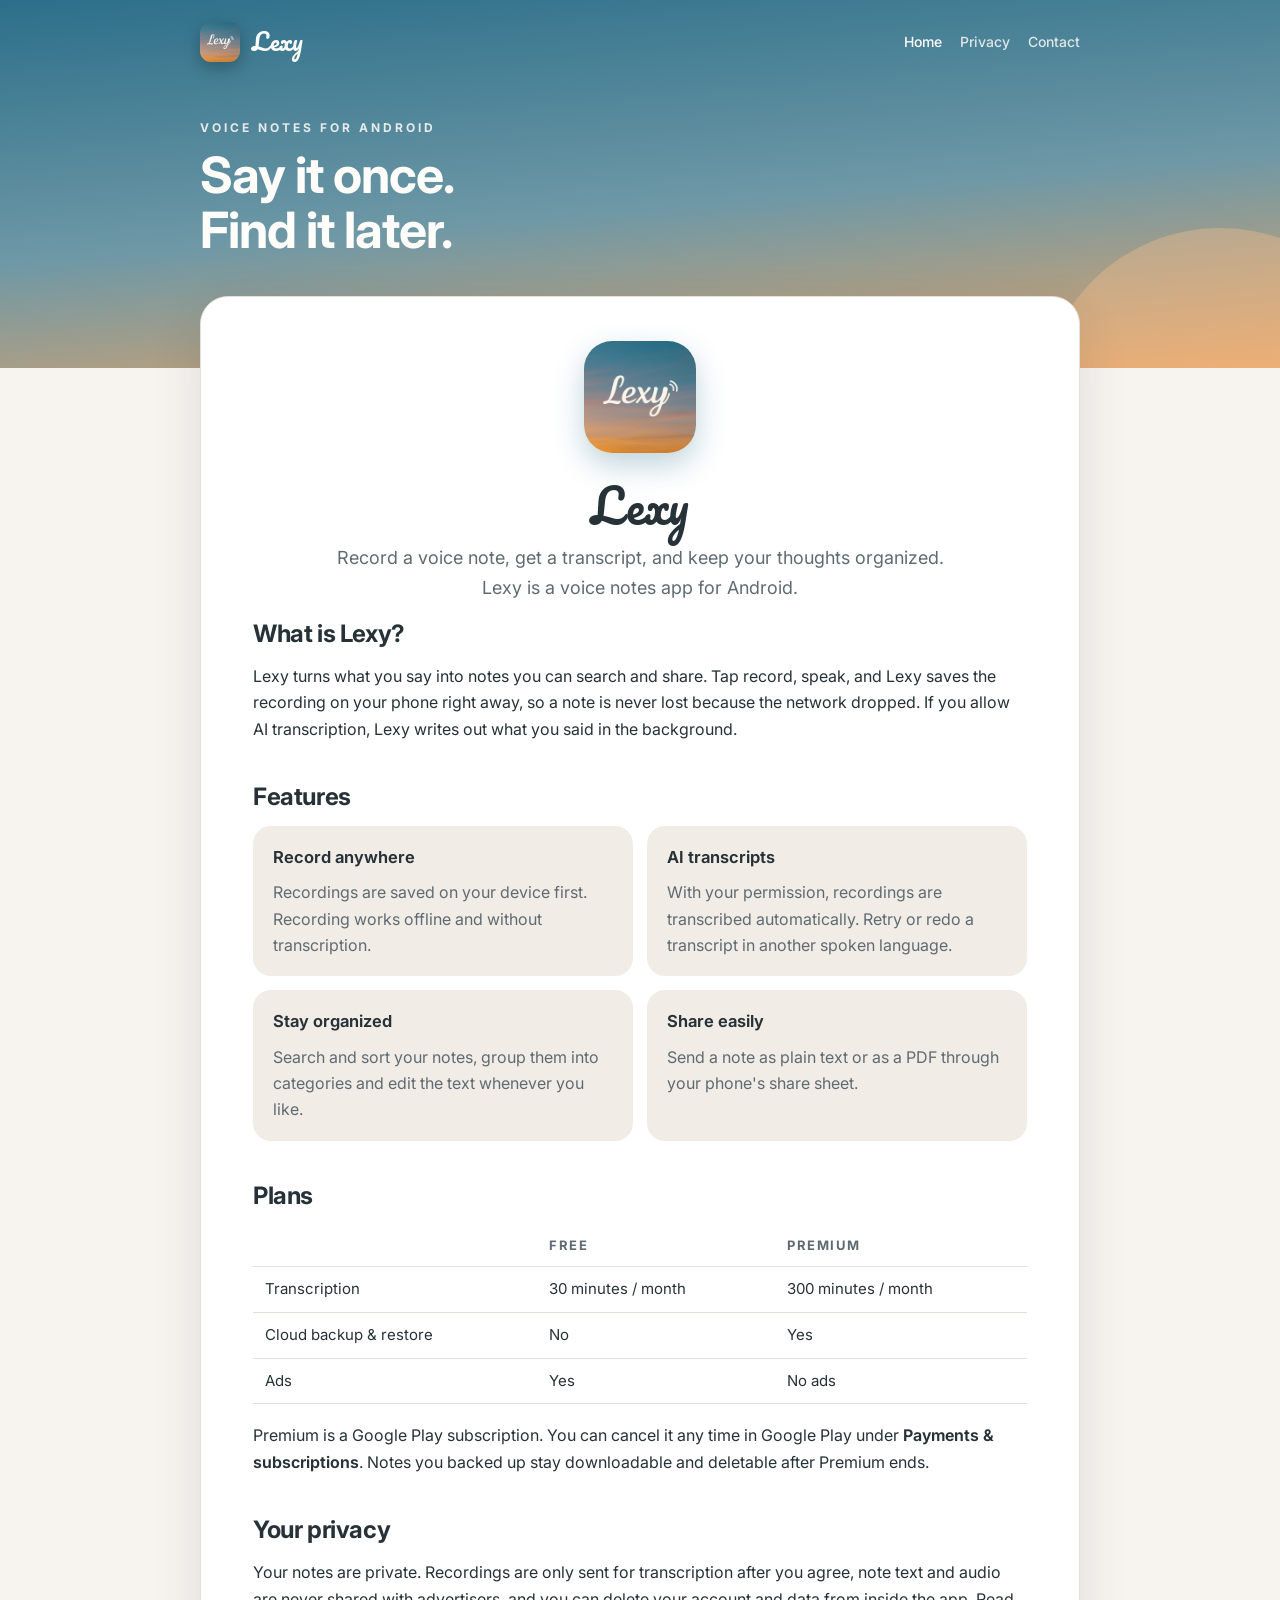
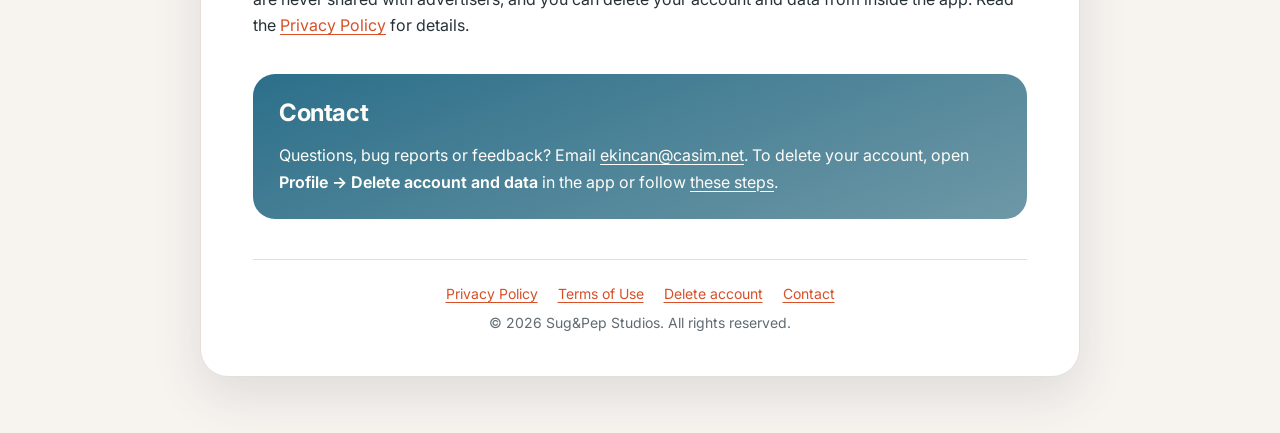
==== index.html @ c67f1160 "Add Lexy website: home, privacy policy, terms, account deletion, app-ads.txt Co-Authored-By: Claude " ====
<!DOCTYPE html>
<html lang="en">
<head>
    <meta charset="UTF-8">
    <meta name="viewport" content="width=device-width, initial-scale=1.0">
    <title>Lexy - Voice Notes with AI Transcription</title>
    <meta name="description" content="Lexy is a voice notes app for Android: record a note, get an AI transcript, and keep your notes organized and backed up.">
    <link rel="preconnect" href="https://fonts.googleapis.com">
    <link rel="preconnect" href="https://fonts.gstatic.com" crossorigin>
    <link href="https://fonts.googleapis.com/css2?family=Inter:wght@400;500;600;700&family=Pacifico&display=swap" rel="stylesheet">
    <link rel="stylesheet" href="site.css">
    <link rel="icon" type="image/png" href="icon.png">
    <meta name="theme-color" content="#2C6F8A">
</head>
<body>
    <header class="band">
        <div class="band-inner">
            <div class="brand-row">
                <a class="brand" href="index.html"><img src="icon.png" alt=""><span>Lexy</span></a>
                <nav class="top-links">
                    <a href="index.html" aria-current="page">Home</a>
                    <a href="privacy-policy.html">Privacy</a>
                    <a href="mailto:ekincan@casim.net">Contact</a>
                </nav>
            </div>
            <div class="eyebrow">Voice notes for Android</div>
            <h1>Say it once.<br>Find it later.</h1>
        </div>
    </header>

    <main class="container">
        <header class="hero">
            <img src="icon.png" alt="Lexy app icon">
            <h1>Lexy</h1>
            <p class="tagline">Record a voice note, get a transcript, and keep your thoughts organized. Lexy is a voice notes app for Android.</p>
        </header>

        <section>
            <h2>What is Lexy?</h2>
            <p>Lexy turns what you say into notes you can search and share. Tap record, speak, and Lexy saves the recording on your phone right away, so a note is never lost because the network dropped. If you allow AI transcription, Lexy writes out what you said in the background.</p>
        </section>

        <section>
            <h2>Features</h2>
            <div class="features">
                <div class="feature">
                    <h3>Record anywhere</h3>
                    <p>Recordings are saved on your device first. Recording works offline and without transcription.</p>
                </div>
                <div class="feature">
                    <h3>AI transcripts</h3>
                    <p>With your permission, recordings are transcribed automatically. Retry or redo a transcript in another spoken language.</p>
                </div>
                <div class="feature">
                    <h3>Stay organized</h3>
                    <p>Search and sort your notes, group them into categories and edit the text whenever you like.</p>
                </div>
                <div class="feature">
                    <h3>Share easily</h3>
                    <p>Send a note as plain text or as a PDF through your phone's share sheet.</p>
                </div>
            </div>
        </section>

        <section>
            <h2>Plans</h2>
            <table class="plans">
                <tr><th></th><th>Free</th><th>Premium</th></tr>
                <tr><td>Transcription</td><td>30 minutes / month</td><td>300 minutes / month</td></tr>
                <tr><td>Cloud backup &amp; restore</td><td>No</td><td>Yes</td></tr>
                <tr><td>Ads</td><td>Yes</td><td>No ads</td></tr>
            </table>
            <p>Premium is a Google Play subscription. You can cancel it any time in Google Play under <strong>Payments &amp; subscriptions</strong>. Notes you backed up stay downloadable and deletable after Premium ends.</p>
        </section>

        <section>
            <h2>Your privacy</h2>
            <p>Your notes are private. Recordings are only sent for transcription after you agree, note text and audio are never shared with advertisers, and you can delete your account and data from inside the app. Read the <a href="privacy-policy.html">Privacy Policy</a> for details.</p>
        </section>

        <section>
            <div class="contact-box">
                <h2>Contact</h2>
                <p>Questions, bug reports or feedback? Email <a href="mailto:ekincan@casim.net">ekincan@casim.net</a>. To delete your account, open <strong>Profile &rarr; Delete account and data</strong> in the app or follow <a href="delete-account.html">these steps</a>.</p>
            </div>
        </section>

        <footer class="footer">
            <p>
                <a href="privacy-policy.html">Privacy Policy</a>
                <a href="terms.html">Terms of Use</a>
                <a href="delete-account.html">Delete account</a>
                <a href="mailto:ekincan@casim.net">Contact</a>
            </p>
            <p>&copy; 2026 Sug&amp;Pep Studios. All rights reserved.</p>
        </footer>
    </main>
</body>
</html>
---- site.css ----
/* Lexy site: the app icon's dusk sky and the app's coral accent */
:root {
  --bg: #F7F4F0;
  --surface: #FFFFFF;
  --sunken: #F1ECE6;
  --text: #263238;
  --text-2: #5F6B72;
  --border: #E6DFD7;
  --heading: #263238;
  --link: #D84F28;
  --accent: #FF7043;
  --accent-tint: #FFE9DF;
  --sky-1: #2C6F8A;
  --sky-2: #6E98A6;
  --sky-3: #E3A468;
  --paper: #FFFDF9;
  --shadow: 0 18px 50px rgba(38, 50, 56, 0.12);
}

@media (prefers-color-scheme: dark) {
  :root {
    --bg: #121619;
    --surface: #1B2125;
    --sunken: #232B30;
    --text: #EEF1F2;
    --text-2: #A9B4BA;
    --border: #2C363C;
    --heading: #EEF1F2;
    --link: #FF9A76;
    --accent-tint: rgba(255, 112, 67, 0.14);
    --shadow: 0 18px 50px rgba(0, 0, 0, 0.4);
  }
}

* { margin: 0; padding: 0; box-sizing: border-box; }

html { scroll-behavior: smooth; }

body {
  font-family: 'Inter', -apple-system, BlinkMacSystemFont, 'Segoe UI', Roboto, sans-serif;
  font-size: 16px;
  line-height: 1.65;
  color: var(--text);
  background: var(--bg);
  -webkit-font-smoothing: antialiased;
}

/* ---------- Sky band ---------- */
.band {
  position: relative;
  overflow: hidden;
  background: linear-gradient(175deg, var(--sky-1) 0%, var(--sky-2) 55%, var(--sky-3) 100%);
  color: var(--paper);
  padding: 22px 20px 110px;
}
.band::after {
  content: '';
  position: absolute;
  width: 360px; height: 360px;
  right: -120px; bottom: -220px;
  border-radius: 50%;
  background: rgba(255, 196, 140, 0.35);
  pointer-events: none;
}

.band-inner { position: relative; z-index: 1; max-width: 880px; margin: 0 auto; }

.brand-row { display: flex; align-items: center; justify-content: space-between; gap: 16px; }
.brand { display: inline-flex; align-items: center; gap: 12px; color: var(--paper); text-decoration: none; }
.brand img { width: 40px; height: 40px; border-radius: 11px; box-shadow: 0 6px 16px rgba(0, 0, 0, 0.25); }
.brand span { font-family: 'Pacifico', cursive; font-size: 24px; }
.top-links { display: flex; gap: 18px; font-size: 14px; font-weight: 500; }
.top-links a { color: rgba(255, 253, 249, 0.82); text-decoration: none; }
.top-links a:hover, .top-links a[aria-current] { color: var(--paper); }

.eyebrow {
  margin-top: 56px;
  font-size: 12px;
  font-weight: 700;
  letter-spacing: 3px;
  text-transform: uppercase;
  color: rgba(255, 253, 249, 0.85);
}
.band h1 {
  margin-top: 10px;
  font-weight: 700;
  font-size: clamp(32px, 6vw, 50px);
  line-height: 1.1;
  letter-spacing: -1px;
  color: var(--paper);
}

/* ---------- Content card ---------- */
main.container {
  position: relative;
  z-index: 2;
  max-width: 880px;
  margin: -72px auto 56px;
  background: var(--surface);
  border: 1px solid var(--border);
  border-radius: 28px;
  box-shadow: var(--shadow);
  padding: 44px 52px 36px;
}

h2 {
  font-weight: 700;
  font-size: 24px;
  line-height: 1.25;
  letter-spacing: -0.4px;
  color: var(--heading);
  margin: 40px 0 14px;
  scroll-margin-top: 20px;
}
.section:first-of-type h2, section:first-of-type h2 { margin-top: 8px; }

h3 { font-size: 16.5px; font-weight: 650; margin: 26px 0 8px; scroll-margin-top: 20px; }

p { margin-bottom: 14px; }

ul, ol { margin: 0 0 16px; padding-left: 0; list-style: none; }
li { position: relative; padding-left: 22px; margin-bottom: 8px; }
li::before {
  content: '';
  position: absolute;
  left: 3px;
  top: 0.6em;
  width: 8px;
  height: 8px;
  background: var(--accent);
  border-radius: 50%;
}

strong { font-weight: 650; }

a { color: var(--link); text-decoration: underline; text-decoration-thickness: 1px; text-underline-offset: 3px; }
a:hover { text-decoration-thickness: 2px; }

/* ---------- Policy pieces ---------- */
.meta {
  display: flex;
  flex-wrap: wrap;
  gap: 8px 22px;
  font-size: 14px;
  color: var(--text-2);
  padding: 14px 18px;
  background: var(--sunken);
  border-radius: 16px;
  margin-bottom: 22px;
}

.toc { border: 1px solid var(--border); border-radius: 18px; padding: 16px 18px 12px; margin-bottom: 8px; }
.toc-title { font-size: 12px; font-weight: 700; letter-spacing: 2.5px; text-transform: uppercase; color: var(--text-2); margin-bottom: 10px; }
.toc ol { display: flex; flex-wrap: wrap; gap: 8px; margin: 0; }
.toc li { padding: 0; margin: 0; }
.toc li::before { display: none; }
.toc a {
  display: inline-block;
  font-size: 13.5px;
  font-weight: 500;
  text-decoration: none;
  color: var(--text);
  background: var(--accent-tint);
  padding: 5px 12px;
  border-radius: 999px;
}
.toc a:hover { background: var(--accent); color: #fff; }

.highlight {
  background: var(--accent-tint);
  border-left: 4px solid var(--accent);
  border-radius: 4px 16px 16px 4px;
  padding: 14px 18px;
  margin: 14px 0 18px;
}
.highlight p { margin: 0; }

.contact-box {
  background: linear-gradient(160deg, var(--sky-1), var(--sky-2));
  color: var(--paper);
  border-radius: 22px;
  padding: 24px 26px 10px;
  margin: 36px 0 8px;
}
.contact-box h2 { color: var(--paper); margin-top: 0; }
.contact-box a, .contact-box strong { color: var(--paper); }

.footer {
  margin-top: 40px;
  padding-top: 22px;
  border-top: 1px solid var(--border);
  text-align: center;
  font-size: 14px;
  color: var(--text-2);
}
.footer p { margin-bottom: 6px; }
.footer a { margin: 0 8px; }

/* ---------- Home page pieces ---------- */
.hero { text-align: center; padding-bottom: 8px; }
.hero img { width: 112px; height: 112px; border-radius: 28px; box-shadow: 0 12px 30px rgba(44, 111, 138, 0.3); margin-bottom: 18px; }
.hero h1 { font-family: 'Pacifico', cursive; font-weight: 400; font-size: 46px; color: var(--heading); line-height: 1.2; margin-bottom: 10px; }
.tagline { font-size: 18px; color: var(--text-2); max-width: 620px; margin: 0 auto; }

.features { display: grid; grid-template-columns: repeat(auto-fit, minmax(300px, 1fr)); gap: 14px; }
.feature { background: var(--sunken); border-radius: 18px; padding: 18px 20px; }
.feature h3 { margin-top: 0; }
.feature p { margin-bottom: 0; color: var(--text-2); }

table.plans { width: 100%; border-collapse: collapse; margin: 6px 0 18px; font-size: 15px; }
.plans th, .plans td { text-align: left; padding: 10px 12px; border-bottom: 1px solid var(--border); }
.plans th { font-size: 13px; text-transform: uppercase; letter-spacing: 1.5px; color: var(--text-2); }

/* Numbered steps (account deletion) */
ol.steps { counter-reset: step; }
ol.steps li { padding-left: 36px; margin-bottom: 12px; }
ol.steps li::before {
  content: counter(step);
  counter-increment: step;
  top: 0.1em;
  left: 0;
  width: 24px;
  height: 24px;
  border-radius: 50%;
  background: var(--accent-tint);
  color: var(--link);
  font-size: 12.5px;
  font-weight: 700;
  display: flex;
  align-items: center;
  justify-content: center;
}

@media (max-width: 720px) {
  .band { padding-bottom: 96px; }
  .top-links { gap: 14px; }
  main.container { margin: -64px 12px 40px; padding: 28px 20px 26px; border-radius: 24px; }
  h2 { font-size: 21px; }
  .hero h1 { font-size: 38px; }
}

@media print {
  .band, .toc, .top-links { display: none; }
  main.container { margin: 0; box-shadow: none; border: none; }
}
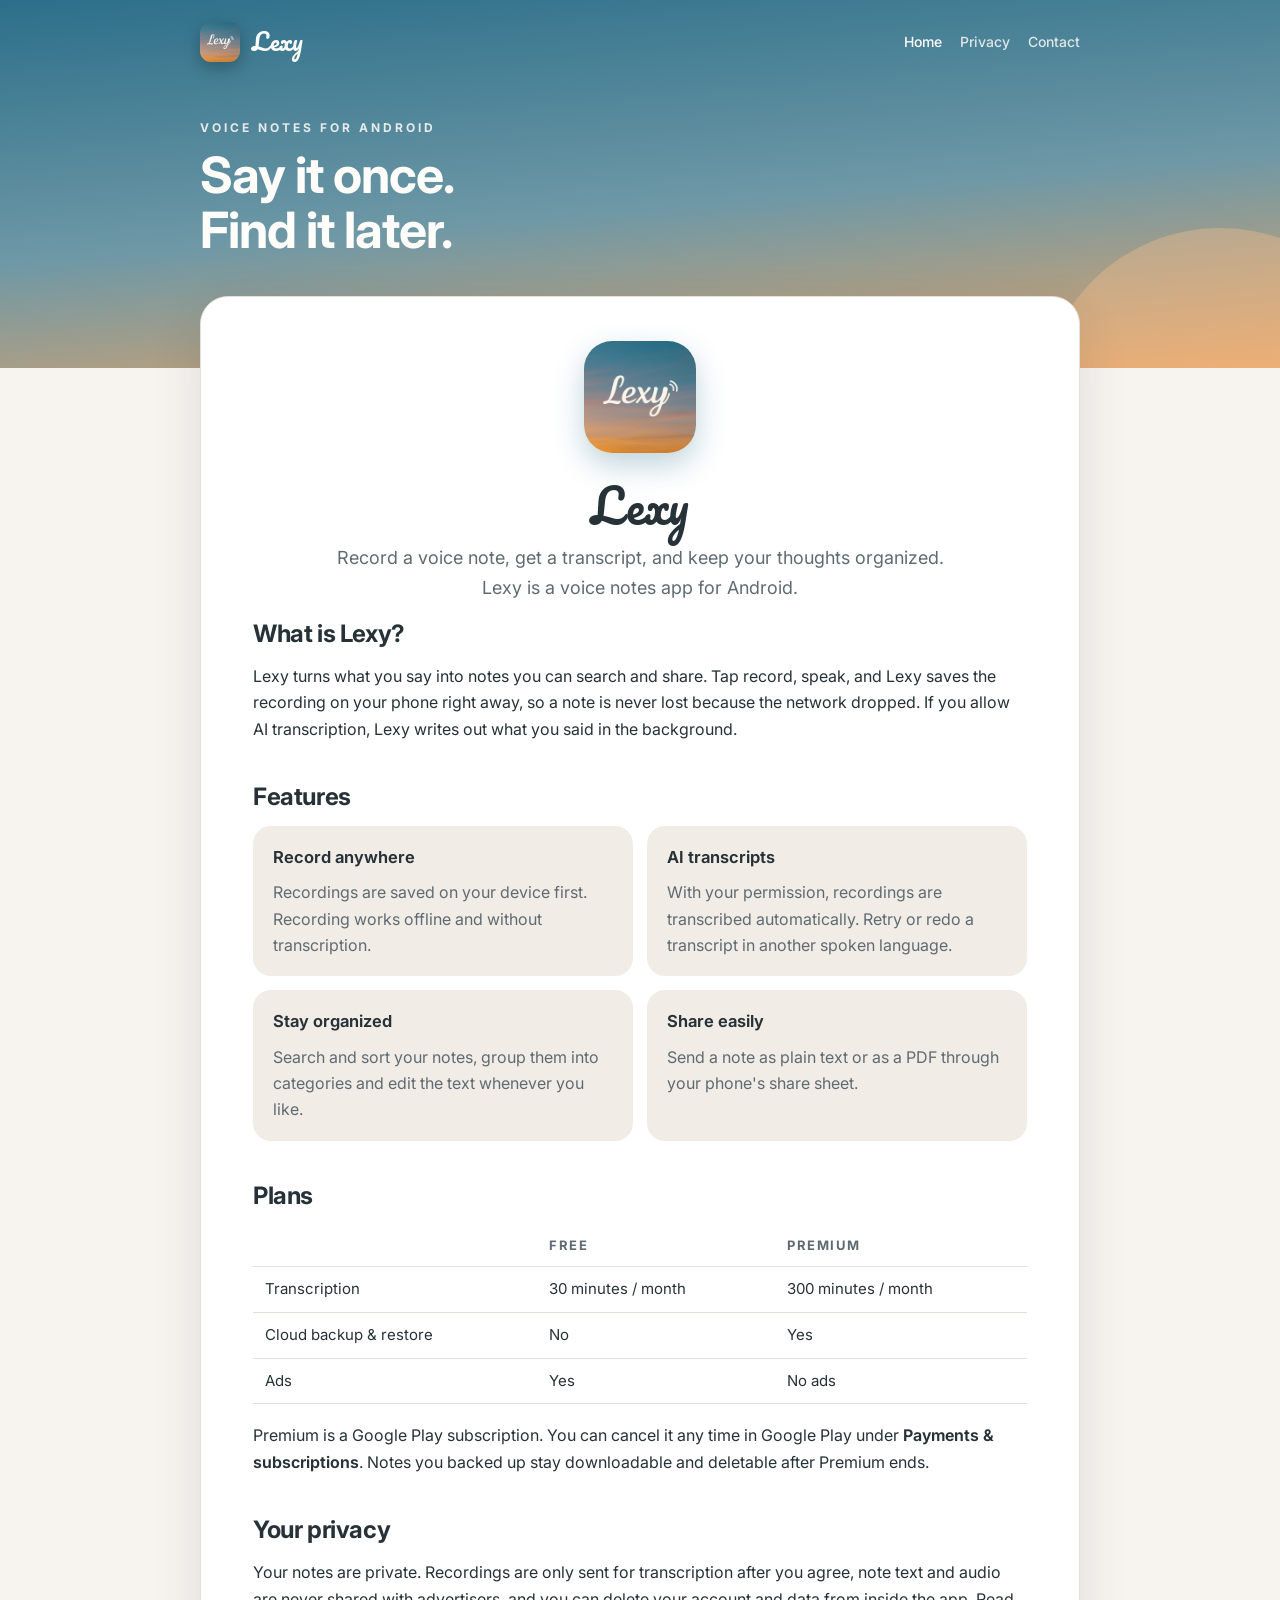
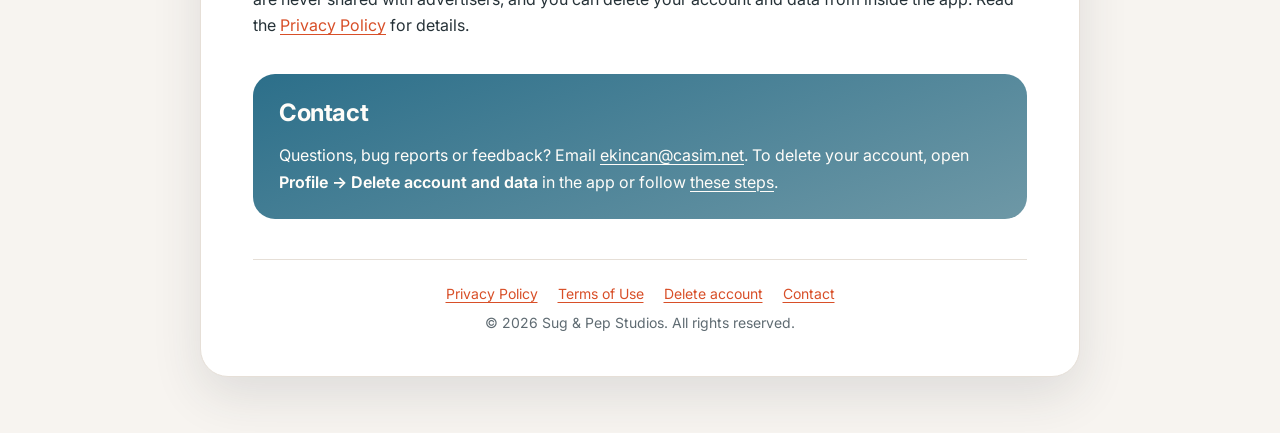
==== commit ab1d5dba: "Name the Play listing app and developer on the deletion page Google Play rejected the Data safety de" ====
--- a/index.html
+++ b/index.html
@@ -92,7 +92,7 @@
                 <a href="delete-account.html">Delete account</a>
                 <a href="mailto:ekincan@casim.net">Contact</a>
             </p>
-            <p>&copy; 2026 Sug&amp;Pep Studios. All rights reserved.</p>
+            <p>&copy; 2026 Sug &amp; Pep Studios. All rights reserved.</p>
         </footer>
     </main>
 </body>
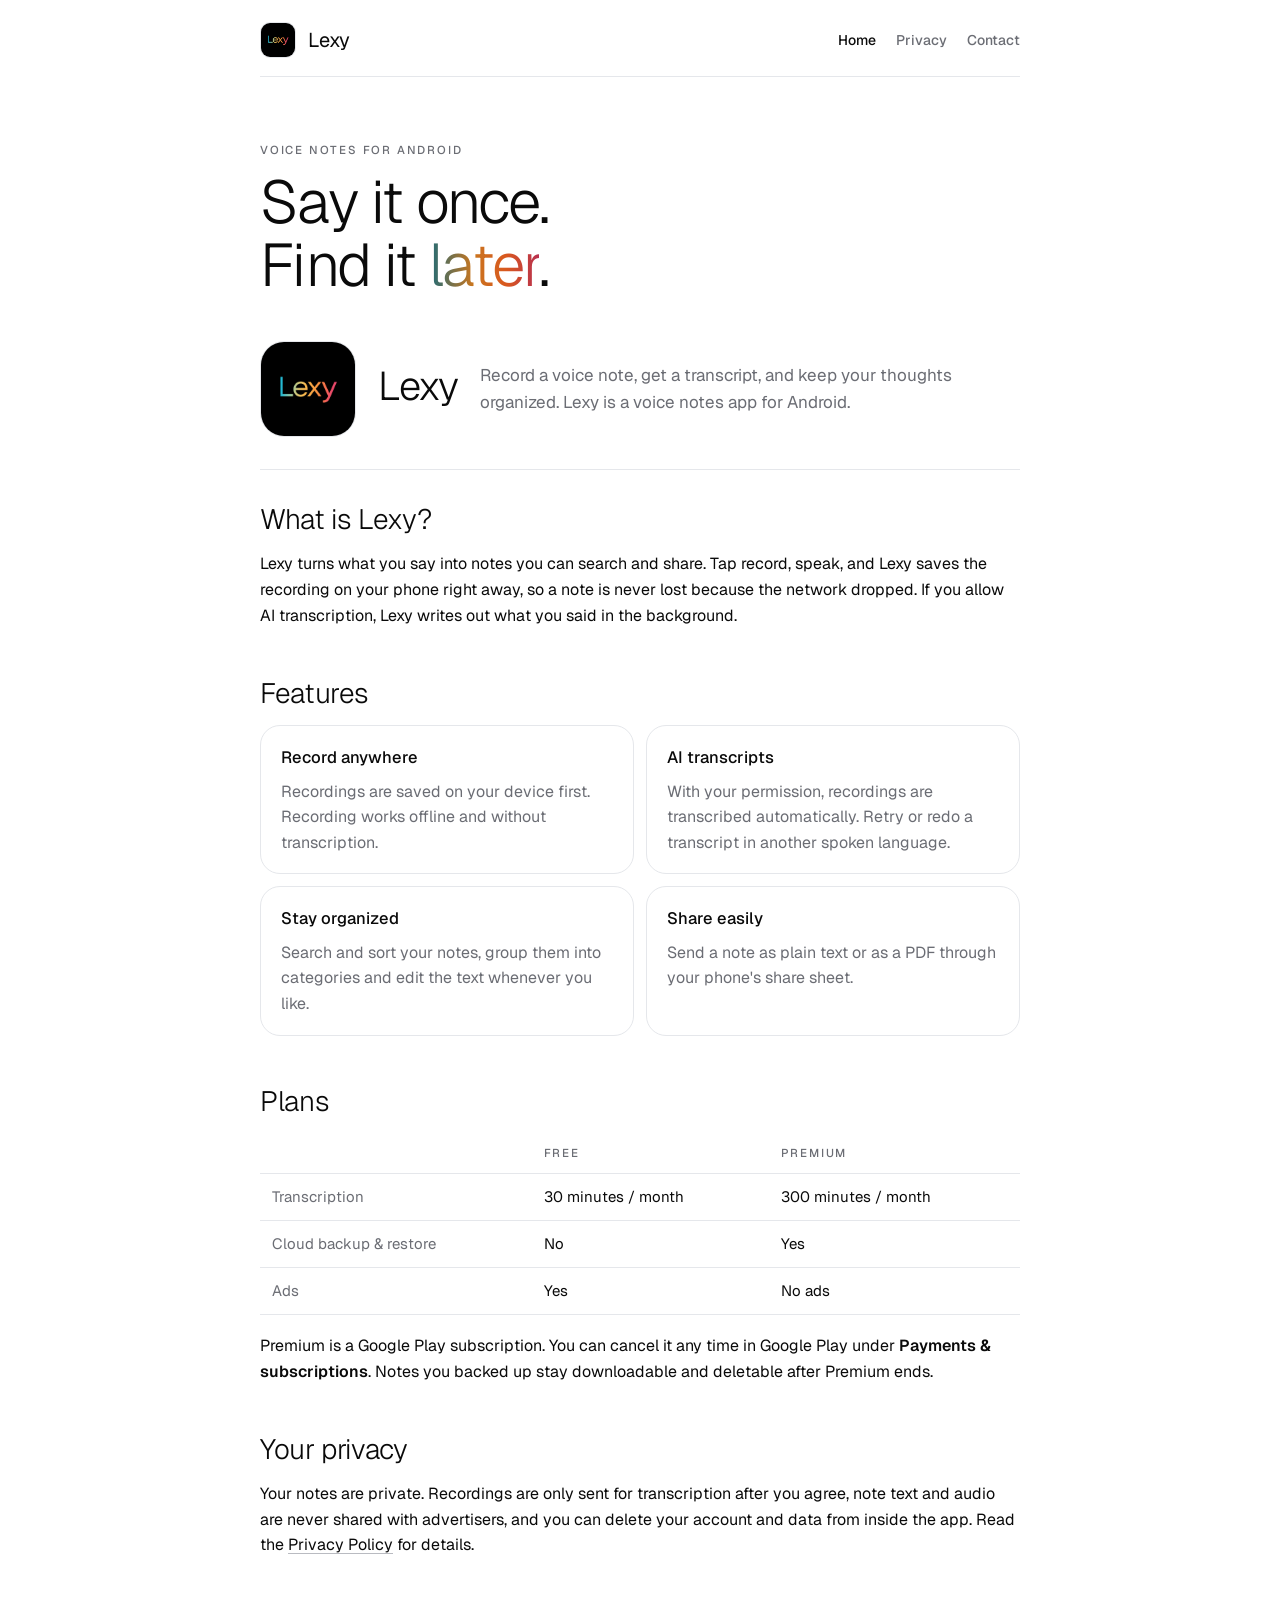
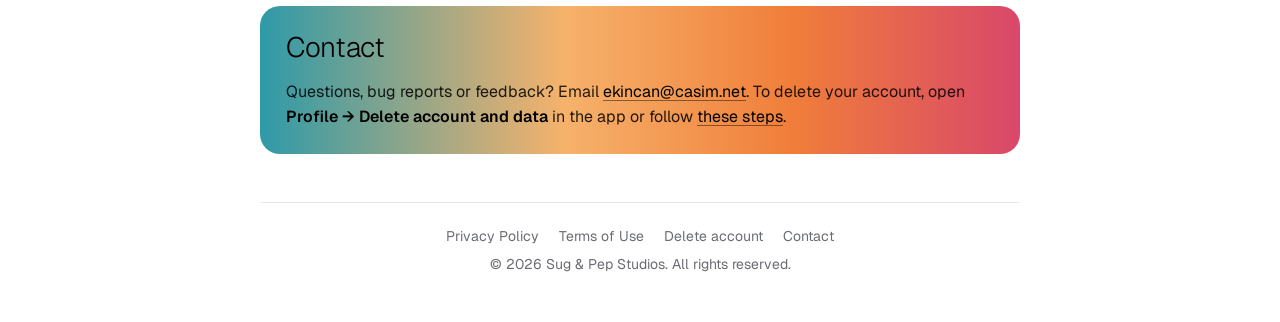
==== commit ba2adbcb: "Restyle the site with Lexy's eclipse theme Match the app's refreshed look: flat white or black pages" ====
--- a/index.html
+++ b/index.html
@@ -7,10 +7,11 @@
     <meta name="description" content="Lexy is a voice notes app for Android: record a note, get an AI transcript, and keep your notes organized and backed up.">
     <link rel="preconnect" href="https://fonts.googleapis.com">
     <link rel="preconnect" href="https://fonts.gstatic.com" crossorigin>
-    <link href="https://fonts.googleapis.com/css2?family=Inter:wght@400;500;600;700&family=Pacifico&display=swap" rel="stylesheet">
+    <link href="https://fonts.googleapis.com/css2?family=Geist:wght@200..700&display=swap" rel="stylesheet">
     <link rel="stylesheet" href="site.css">
     <link rel="icon" type="image/png" href="icon.png">
-    <meta name="theme-color" content="#2C6F8A">
+    <meta name="theme-color" content="#FFFFFF" media="(prefers-color-scheme: light)">
+    <meta name="theme-color" content="#000000" media="(prefers-color-scheme: dark)">
 </head>
 <body>
     <header class="band">
@@ -24,7 +25,7 @@
                 </nav>
             </div>
             <div class="eyebrow">Voice notes for Android</div>
-            <h1>Say it once.<br>Find it later.</h1>
+            <h1>Say it once.<br>Find it <span class="spectrum">later</span>.</h1>
         </div>
     </header>
 
--- a/site.css
+++ b/site.css
@@ -1,120 +1,127 @@
-/* Lexy site: the app icon's dusk sky and the app's coral accent */
+/* Lexy site: the app's eclipse theme. Flat black (or white) pages, thin
+   Geist type and hairlines, no shadows, and one spectrum (teal sky into
+   amber, orange and rose) used only as an accent word or the closing
+   band. Colors mirror lib/shared/theme/app_theme.dart in the app. */
 :root {
-  --bg: #F7F4F0;
-  --surface: #FFFFFF;
-  --sunken: #F1ECE6;
-  --text: #263238;
-  --text-2: #5F6B72;
-  --border: #E6DFD7;
-  --heading: #263238;
-  --link: #D84F28;
-  --accent: #FF7043;
-  --accent-tint: #FFE9DF;
-  --sky-1: #2C6F8A;
-  --sky-2: #6E98A6;
-  --sky-3: #E3A468;
-  --paper: #FFFDF9;
-  --shadow: 0 18px 50px rgba(38, 50, 56, 0.12);
+  color-scheme: light dark;
+  --page: #FFFFFF;
+  --text: #0A0A0A;
+  --text-2: #6B6D74;
+  --hairline: #E5E7EB;
+  --outline: #B9BBC1;
+  --faint: rgba(0, 0, 0, 0.04);
+  /* The sunset, deep enough to read on white */
+  --teal: #1E6B78;
+  --amber: #C9761F;
+  --sunset: #D9581E;
+  --rose: #B8304F;
 }
 
 @media (prefers-color-scheme: dark) {
   :root {
-    --bg: #121619;
-    --surface: #1B2125;
-    --sunken: #232B30;
-    --text: #EEF1F2;
-    --text-2: #A9B4BA;
-    --border: #2C363C;
-    --heading: #EEF1F2;
-    --link: #FF9A76;
-    --accent-tint: rgba(255, 112, 67, 0.14);
-    --shadow: 0 18px 50px rgba(0, 0, 0, 0.4);
+    --page: #000000;
+    --text: #FFFFFF;
+    --text-2: #9B9CA2;
+    --hairline: #26262A;
+    --outline: #4D4D4D;
+    --faint: rgba(255, 255, 255, 0.08);
+    --teal: #2E9AA8;
+    --amber: #F6B26B;
+    --sunset: #F07E3A;
+    --rose: #D9476A;
   }
 }
 
+:root {
+  --spectrum: linear-gradient(90deg, var(--teal) 0%, var(--amber) 40%, var(--sunset) 70%, var(--rose) 100%);
+  /* The closing band always uses the bright sunset under black text */
+  --deep-field: linear-gradient(90deg, #2E9AA8 0%, #F6B26B 40%, #F07E3A 70%, #D9476A 100%);
+}
+
 * { margin: 0; padding: 0; box-sizing: border-box; }
 
 html { scroll-behavior: smooth; }
 
 body {
-  font-family: 'Inter', -apple-system, BlinkMacSystemFont, 'Segoe UI', Roboto, sans-serif;
+  font-family: 'Geist', -apple-system, BlinkMacSystemFont, 'Segoe UI', Roboto, sans-serif;
   font-size: 16px;
-  line-height: 1.65;
-  color: var(--text);
-  background: var(--bg);
+  font-weight: 400;
+  line-height: 1.6;
+  color: var(--text);
+  background: var(--page);
   -webkit-font-smoothing: antialiased;
 }
 
-/* ---------- Sky band ---------- */
-.band {
-  position: relative;
-  overflow: hidden;
-  background: linear-gradient(175deg, var(--sky-1) 0%, var(--sky-2) 55%, var(--sky-3) 100%);
-  color: var(--paper);
-  padding: 22px 20px 110px;
-}
-.band::after {
-  content: '';
-  position: absolute;
-  width: 360px; height: 360px;
-  right: -120px; bottom: -220px;
-  border-radius: 50%;
-  background: rgba(255, 196, 140, 0.35);
-  pointer-events: none;
-}
-
-.band-inner { position: relative; z-index: 1; max-width: 880px; margin: 0 auto; }
-
-.brand-row { display: flex; align-items: center; justify-content: space-between; gap: 16px; }
-.brand { display: inline-flex; align-items: center; gap: 12px; color: var(--paper); text-decoration: none; }
-.brand img { width: 40px; height: 40px; border-radius: 11px; box-shadow: 0 6px 16px rgba(0, 0, 0, 0.25); }
-.brand span { font-family: 'Pacifico', cursive; font-size: 24px; }
-.top-links { display: flex; gap: 18px; font-size: 14px; font-weight: 500; }
-.top-links a { color: rgba(255, 253, 249, 0.82); text-decoration: none; }
-.top-links a:hover, .top-links a[aria-current] { color: var(--paper); }
+/* One accent word per page, filled with the spectrum */
+.spectrum {
+  background: var(--spectrum);
+  -webkit-background-clip: text;
+  background-clip: text;
+  color: transparent;
+}
+
+/* ---------- Header ---------- */
+.band { padding: 22px 20px 0; }
+
+.band-inner { max-width: 760px; margin: 0 auto; }
+
+.brand-row {
+  display: flex;
+  align-items: center;
+  justify-content: space-between;
+  gap: 16px;
+  padding-bottom: 18px;
+  border-bottom: 1px solid var(--hairline);
+}
+.brand { display: inline-flex; align-items: center; gap: 12px; color: var(--text); text-decoration: none; }
+.brand img { width: 36px; height: 36px; border-radius: 10px; border: 1px solid var(--hairline); }
+.brand span { font-size: 20px; font-weight: 400; letter-spacing: -0.2px; }
+.top-links { display: flex; gap: 20px; font-size: 14px; font-weight: 500; }
+.top-links a { color: var(--text-2); text-decoration: none; }
+.top-links a:hover, .top-links a[aria-current] { color: var(--text); }
 
 .eyebrow {
-  margin-top: 56px;
-  font-size: 12px;
-  font-weight: 700;
-  letter-spacing: 3px;
+  margin-top: 64px;
+  font-size: 11.5px;
+  font-weight: 500;
+  letter-spacing: 1.8px;
   text-transform: uppercase;
-  color: rgba(255, 253, 249, 0.85);
+  color: var(--text-2);
 }
 .band h1 {
-  margin-top: 10px;
-  font-weight: 700;
-  font-size: clamp(32px, 6vw, 50px);
-  line-height: 1.1;
-  letter-spacing: -1px;
-  color: var(--paper);
-}
-
-/* ---------- Content card ---------- */
+  margin-top: 12px;
+  font-weight: 300;
+  font-size: clamp(36px, 7vw, 60px);
+  line-height: 1.05;
+  letter-spacing: -0.027em;
+  color: var(--text);
+}
+
+/* ---------- Content ---------- */
 main.container {
-  position: relative;
-  z-index: 2;
-  max-width: 880px;
-  margin: -72px auto 56px;
-  background: var(--surface);
-  border: 1px solid var(--border);
-  border-radius: 28px;
-  box-shadow: var(--shadow);
-  padding: 44px 52px 36px;
+  max-width: 800px; /* 760px of content, aligned with the header */
+  margin: 0 auto;
+  padding: 44px 20px 40px;
 }
 
 h2 {
-  font-weight: 700;
-  font-size: 24px;
+  font-weight: 300;
+  font-size: 28px;
   line-height: 1.25;
-  letter-spacing: -0.4px;
-  color: var(--heading);
-  margin: 40px 0 14px;
+  letter-spacing: -0.013em;
+  color: var(--text);
+  margin: 48px 0 14px;
   scroll-margin-top: 20px;
 }
 .section:first-of-type h2, section:first-of-type h2 { margin-top: 8px; }
 
-h3 { font-size: 16.5px; font-weight: 650; margin: 26px 0 8px; scroll-margin-top: 20px; }
+h3 {
+  font-size: 16.5px;
+  font-weight: 500;
+  color: var(--text);
+  margin: 26px 0 8px;
+  scroll-margin-top: 20px;
+}
 
 p { margin-bottom: 14px; }
 
@@ -123,18 +130,34 @@
 li::before {
   content: '';
   position: absolute;
-  left: 3px;
-  top: 0.6em;
-  width: 8px;
-  height: 8px;
-  background: var(--accent);
+  left: 4px;
+  top: 0.64em;
+  width: 6px;
+  height: 6px;
   border-radius: 50%;
-}
-
-strong { font-weight: 650; }
-
-a { color: var(--link); text-decoration: underline; text-decoration-thickness: 1px; text-underline-offset: 3px; }
-a:hover { text-decoration-thickness: 2px; }
+  background: var(--text-2);
+}
+
+strong { font-weight: 600; color: var(--text); }
+
+code {
+  font-family: ui-monospace, SFMono-Regular, Menlo, Consolas, monospace;
+  font-size: 0.9em;
+  padding: 1px 6px;
+  border: 1px solid var(--hairline);
+  border-radius: 6px;
+}
+
+a {
+  color: var(--text);
+  text-decoration: underline;
+  text-decoration-color: var(--outline);
+  text-decoration-thickness: 1px;
+  text-underline-offset: 3px;
+}
+a:hover { text-decoration-color: var(--text); }
+
+hr { border: none; border-top: 1px solid var(--hairline); margin: 36px 0; }
 
 /* ---------- Policy pieces ---------- */
 .meta {
@@ -143,14 +166,15 @@
   gap: 8px 22px;
   font-size: 14px;
   color: var(--text-2);
-  padding: 14px 18px;
-  background: var(--sunken);
-  border-radius: 16px;
+  padding: 12px 18px;
+  border: 1px solid var(--hairline);
+  border-radius: 14px;
   margin-bottom: 22px;
 }
-
-.toc { border: 1px solid var(--border); border-radius: 18px; padding: 16px 18px 12px; margin-bottom: 8px; }
-.toc-title { font-size: 12px; font-weight: 700; letter-spacing: 2.5px; text-transform: uppercase; color: var(--text-2); margin-bottom: 10px; }
+.meta strong { color: var(--text-2); font-weight: 500; }
+
+.toc { border: 1px solid var(--hairline); border-radius: 20px; padding: 16px 18px 14px; margin-bottom: 8px; }
+.toc-title { font-size: 11.5px; font-weight: 500; letter-spacing: 1.8px; text-transform: uppercase; color: var(--text-2); margin-bottom: 12px; }
 .toc ol { display: flex; flex-wrap: wrap; gap: 8px; margin: 0; }
 .toc li { padding: 0; margin: 0; }
 .toc li::before { display: none; }
@@ -160,86 +184,110 @@
   font-weight: 500;
   text-decoration: none;
   color: var(--text);
-  background: var(--accent-tint);
-  padding: 5px 12px;
+  border: 1px solid var(--hairline);
+  padding: 5px 13px;
   border-radius: 999px;
 }
-.toc a:hover { background: var(--accent); color: #fff; }
+.toc a:hover { background: var(--faint); border-color: var(--outline); }
 
 .highlight {
-  background: var(--accent-tint);
-  border-left: 4px solid var(--accent);
-  border-radius: 4px 16px 16px 4px;
-  padding: 14px 18px;
+  position: relative;
+  border: 1px solid var(--hairline);
+  border-radius: 14px;
+  padding: 14px 18px 14px 22px;
   margin: 14px 0 18px;
+  overflow: hidden;
+}
+.highlight::before {
+  content: '';
+  position: absolute;
+  left: 0; top: 0; bottom: 0;
+  width: 3px;
+  background: linear-gradient(180deg, var(--teal), var(--amber) 40%, var(--sunset) 70%, var(--rose));
 }
 .highlight p { margin: 0; }
 
+/* The closing band: the page's horizon */
 .contact-box {
-  background: linear-gradient(160deg, var(--sky-1), var(--sky-2));
-  color: var(--paper);
-  border-radius: 22px;
+  background: var(--deep-field);
+  color: rgba(0, 0, 0, 0.86);
+  border-radius: 20px;
   padding: 24px 26px 10px;
-  margin: 36px 0 8px;
-}
-.contact-box h2 { color: var(--paper); margin-top: 0; }
-.contact-box a, .contact-box strong { color: var(--paper); }
+  margin: 48px 0 8px;
+}
+.contact-box h2 { color: #000; margin-top: 0; }
+.contact-box strong { color: #000; }
+.contact-box a { color: #000; text-decoration-color: rgba(0, 0, 0, 0.45); }
+.contact-box a:hover { text-decoration-color: #000; }
 
 .footer {
-  margin-top: 40px;
+  margin-top: 48px;
   padding-top: 22px;
-  border-top: 1px solid var(--border);
+  border-top: 1px solid var(--hairline);
   text-align: center;
   font-size: 14px;
   color: var(--text-2);
 }
 .footer p { margin-bottom: 6px; }
-.footer a { margin: 0 8px; }
+.footer a { margin: 0 8px; color: var(--text-2); text-decoration: none; }
+.footer a:hover { color: var(--text); }
 
 /* ---------- Home page pieces ---------- */
-.hero { text-align: center; padding-bottom: 8px; }
-.hero img { width: 112px; height: 112px; border-radius: 28px; box-shadow: 0 12px 30px rgba(44, 111, 138, 0.3); margin-bottom: 18px; }
-.hero h1 { font-family: 'Pacifico', cursive; font-weight: 400; font-size: 46px; color: var(--heading); line-height: 1.2; margin-bottom: 10px; }
-.tagline { font-size: 18px; color: var(--text-2); max-width: 620px; margin: 0 auto; }
-
-.features { display: grid; grid-template-columns: repeat(auto-fit, minmax(300px, 1fr)); gap: 14px; }
-.feature { background: var(--sunken); border-radius: 18px; padding: 18px 20px; }
+.hero { display: flex; align-items: center; gap: 22px; padding-bottom: 32px; margin-bottom: 32px; border-bottom: 1px solid var(--hairline); }
+.hero img { flex: none; width: 96px; height: 96px; border-radius: 24px; border: 1px solid var(--hairline); }
+.hero h1 { font-weight: 300; font-size: 40px; letter-spacing: -0.027em; color: var(--text); line-height: 1.1; margin-bottom: 6px; }
+.tagline { font-size: 17px; color: var(--text-2); max-width: 560px; margin: 0; }
+
+.features { display: grid; grid-template-columns: repeat(auto-fit, minmax(280px, 1fr)); gap: 12px; }
+.feature { border: 1px solid var(--hairline); border-radius: 20px; padding: 18px 20px; }
 .feature h3 { margin-top: 0; }
 .feature p { margin-bottom: 0; color: var(--text-2); }
 
 table.plans { width: 100%; border-collapse: collapse; margin: 6px 0 18px; font-size: 15px; }
-.plans th, .plans td { text-align: left; padding: 10px 12px; border-bottom: 1px solid var(--border); }
-.plans th { font-size: 13px; text-transform: uppercase; letter-spacing: 1.5px; color: var(--text-2); }
+.plans th, .plans td { text-align: left; padding: 11px 12px; border-bottom: 1px solid var(--hairline); }
+.plans th { font-size: 11.5px; font-weight: 500; text-transform: uppercase; letter-spacing: 1.8px; color: var(--text-2); }
+.plans td:first-child { color: var(--text-2); }
 
 /* Numbered steps (account deletion) */
 ol.steps { counter-reset: step; }
-ol.steps li { padding-left: 36px; margin-bottom: 12px; }
+ol.steps li { padding-left: 38px; margin-bottom: 12px; }
 ol.steps li::before {
   content: counter(step);
   counter-increment: step;
-  top: 0.1em;
+  top: 0.05em;
   left: 0;
-  width: 24px;
-  height: 24px;
+  width: 26px;
+  height: 26px;
   border-radius: 50%;
-  background: var(--accent-tint);
-  color: var(--link);
+  background: transparent;
+  border: 1px solid var(--outline);
+  color: var(--text);
   font-size: 12.5px;
-  font-weight: 700;
+  font-weight: 500;
   display: flex;
   align-items: center;
   justify-content: center;
 }
 
 @media (max-width: 720px) {
-  .band { padding-bottom: 96px; }
+  .band { padding: 18px 16px 0; }
   .top-links { gap: 14px; }
-  main.container { margin: -64px 12px 40px; padding: 28px 20px 26px; border-radius: 24px; }
-  h2 { font-size: 21px; }
-  .hero h1 { font-size: 38px; }
+  .eyebrow { margin-top: 44px; }
+  main.container { padding: 32px 16px; }
+  h2 { font-size: 24px; margin-top: 40px; }
+  .hero { gap: 16px; }
+  .hero img { width: 72px; height: 72px; border-radius: 18px; }
+  .hero h1 { font-size: 32px; }
+  .tagline { font-size: 16px; }
+  .features { grid-template-columns: 1fr; }
+  .plans th, .plans td { padding: 10px 8px; }
+}
+
+@media (max-width: 340px) {
+  .brand span { display: none; }
 }
 
 @media print {
-  .band, .toc, .top-links { display: none; }
-  main.container { margin: 0; box-shadow: none; border: none; }
-}
+  .toc, .top-links { display: none; }
+  .contact-box { background: none; border: 1px solid #ccc; }
+}
